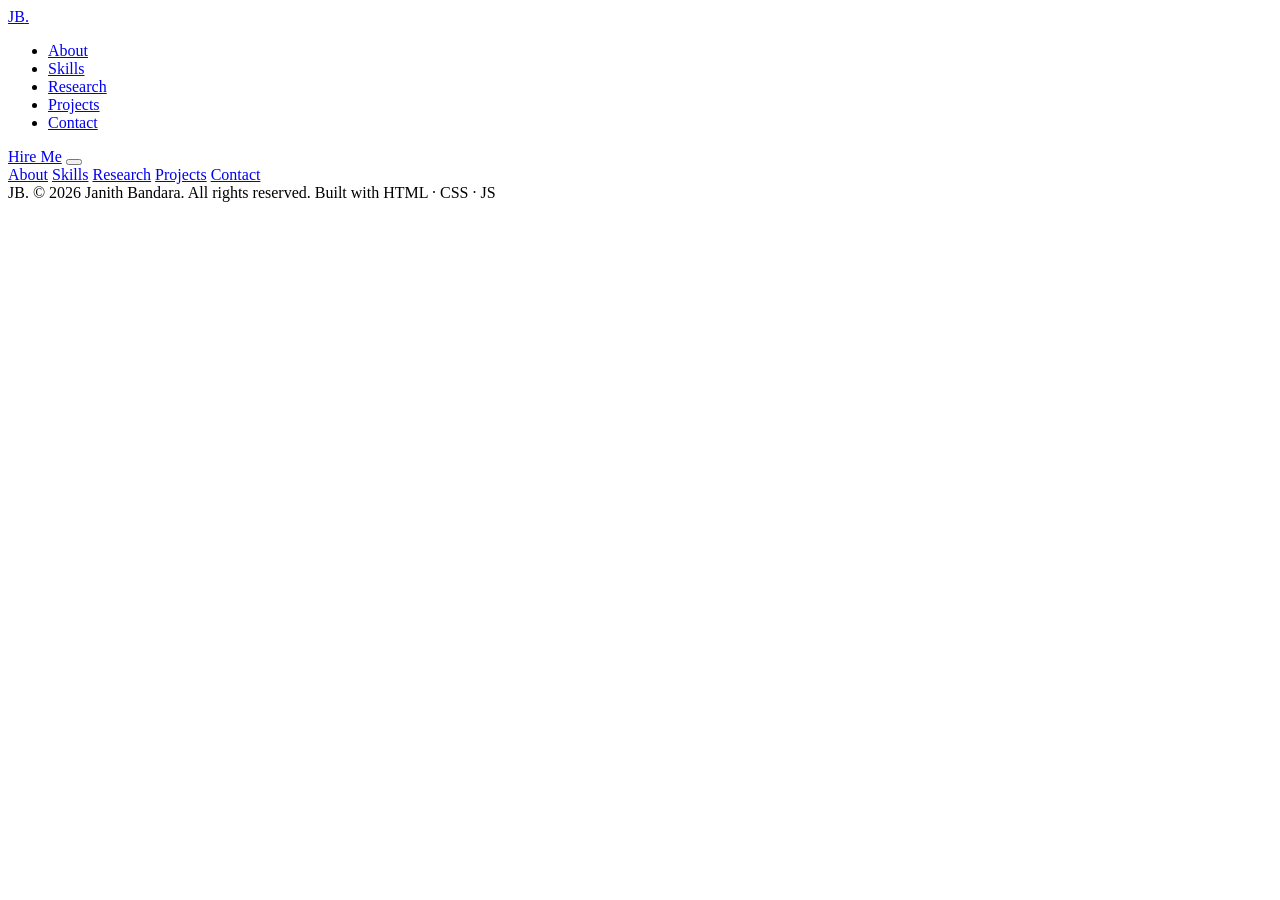
==== index.html @ f200821f "feat(index): Added index.html - create basic functions" ====
<!DOCTYPE html>
<html lang="en">
<head>
  <meta charset="UTF-8" />
  <meta name="viewport" content="width=device-width, initial-scale=1.0" />
  <title>Janith Bandara — Firmware & Embedded Systems Engineer</title>
  <meta name="description" content="Firmware & Embedded Systems Engineer specializing in AI, IoT, and full-stack development." />
  <meta name="author" content="Janith Bandara" />
  <link rel="preconnect" href="https://fonts.googleapis.com" />
  <link rel="preconnect" href="https://fonts.gstatic.com" crossorigin />
  <link href="https://fonts.googleapis.com/css2?family=Space+Mono:ital,wght@0,400;0,700;1,400&family=Syne:wght@400;600;700;800&display=swap" rel="stylesheet" />
  <link rel="stylesheet" href="style.css" />
</head>

<body>
    <!-- NAV -->
    <nav id="navbar">
        <div class="nav-inner">
            <a href="#home" class="nav-logo">JB<span class="dot">.</span></a>
            <ul class="nav-links">
                <li><a href="#about">About</a></li>
                <li><a href="#skills">Skills</a></li>
                <li><a href="#research">Research</a></li>
                <li><a href="#projects">Projects</a></li>
                <li><a href="#contact">Contact</a></li>
            </ul>
            <a href="#contact" class="nav-cta">Hire Me</a>
            <button class="hamburger" id="hamburger" aria-label="Toggle menu">
                <span></span>
                <span></span>
                <span></span>
            </button>
        </div>
        <div class="mobile-menu" id="mobileMenu">
            <a href="#about">About</a>
            <a href="#skills">Skills</a>
            <a href="#research">Research</a>
            <a href="#projects">Projects</a>
            <a href="#contact">Contact</a>
        </div>
    </nav>

    <!-- HERO -->
    <section id="home" class="hero">
        <div class="container">
        </div>
    </section>

    <!-- ABOUT -->
    <section id="about" class="about">
        <div class="container">
        </div>
    </section>

    <!-- SKILLS -->
    <section id="skills" class="skills">
        <div class="container">
        </div>
    </section>

    <!-- RESEARCH -->
    <section id="research" class="research">
        <div class="container">
        </div>
    </section>

    <!-- PROJECTS -->
    <section id="projects" class="projects">
        <div class="container">
        </div>
    </section>

    <!-- CONTACT -->
    <section id="contact" class="contact">
        <div class="container">
        </div>
    </section>

    <!-- FOOTER -->
    <footer class="footer">
        <div class="container">
        <div class="footer-inner">
            <span class="footer-logo">JB<span class="dot">.</span></span>
            <span class="footer-copy">© 2026 Janith Bandara. All rights reserved.</span>
            <span class="footer-built">Built with HTML · CSS · JS</span>
        </div>
        </div>
    </footer>

    <script src="main.js"></script>
</body>
</html>
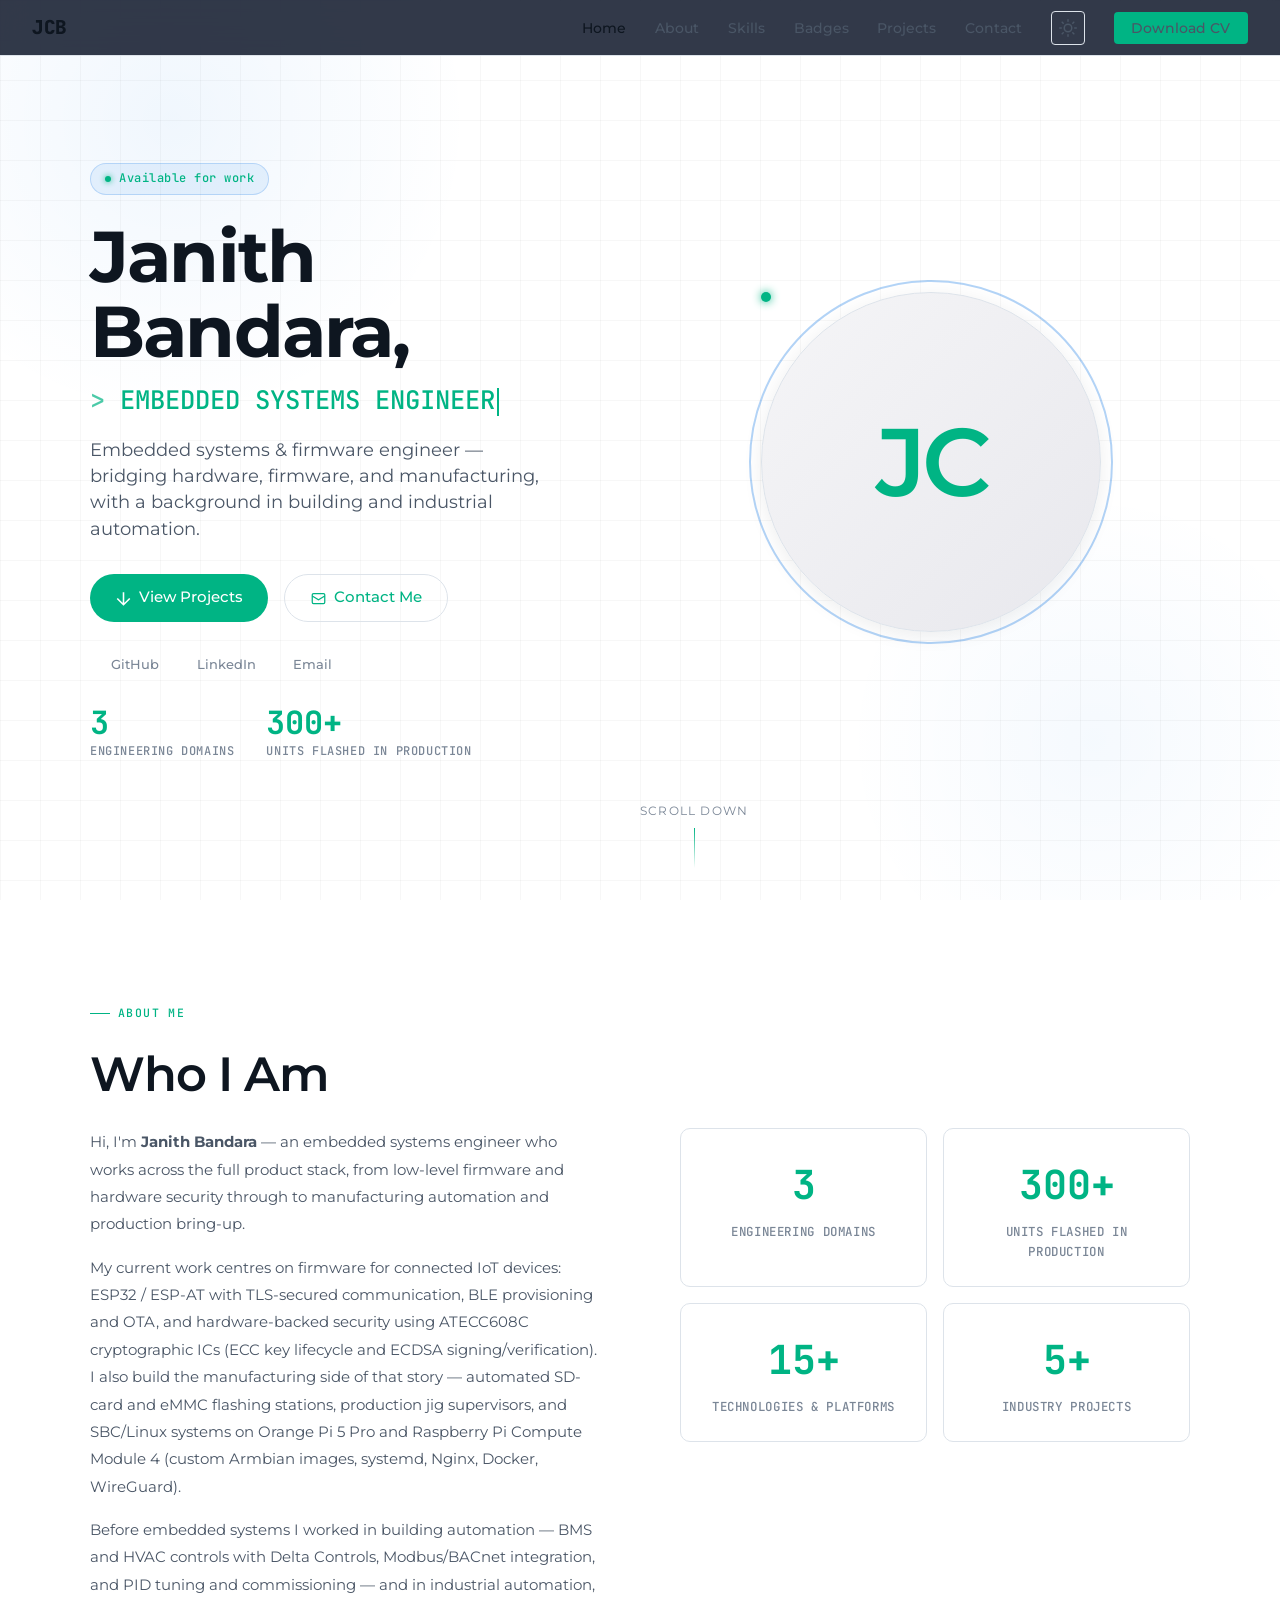
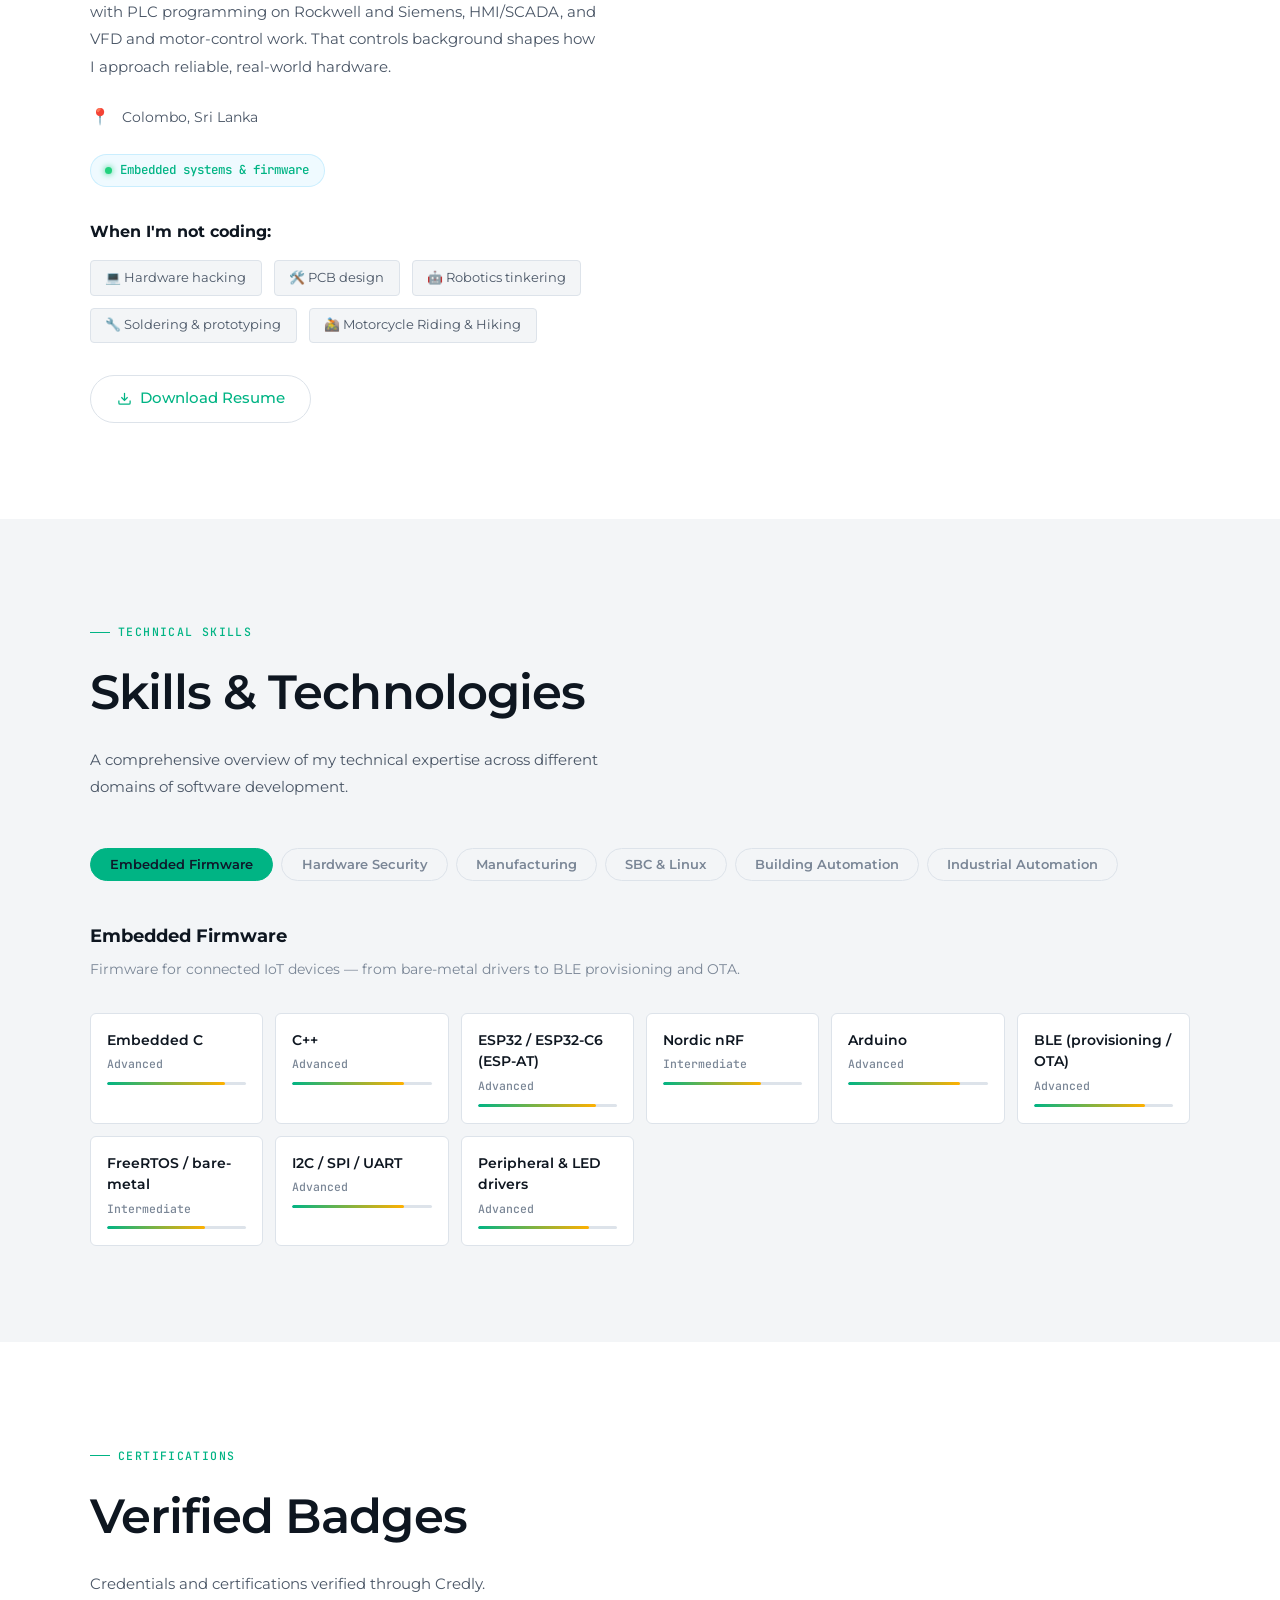
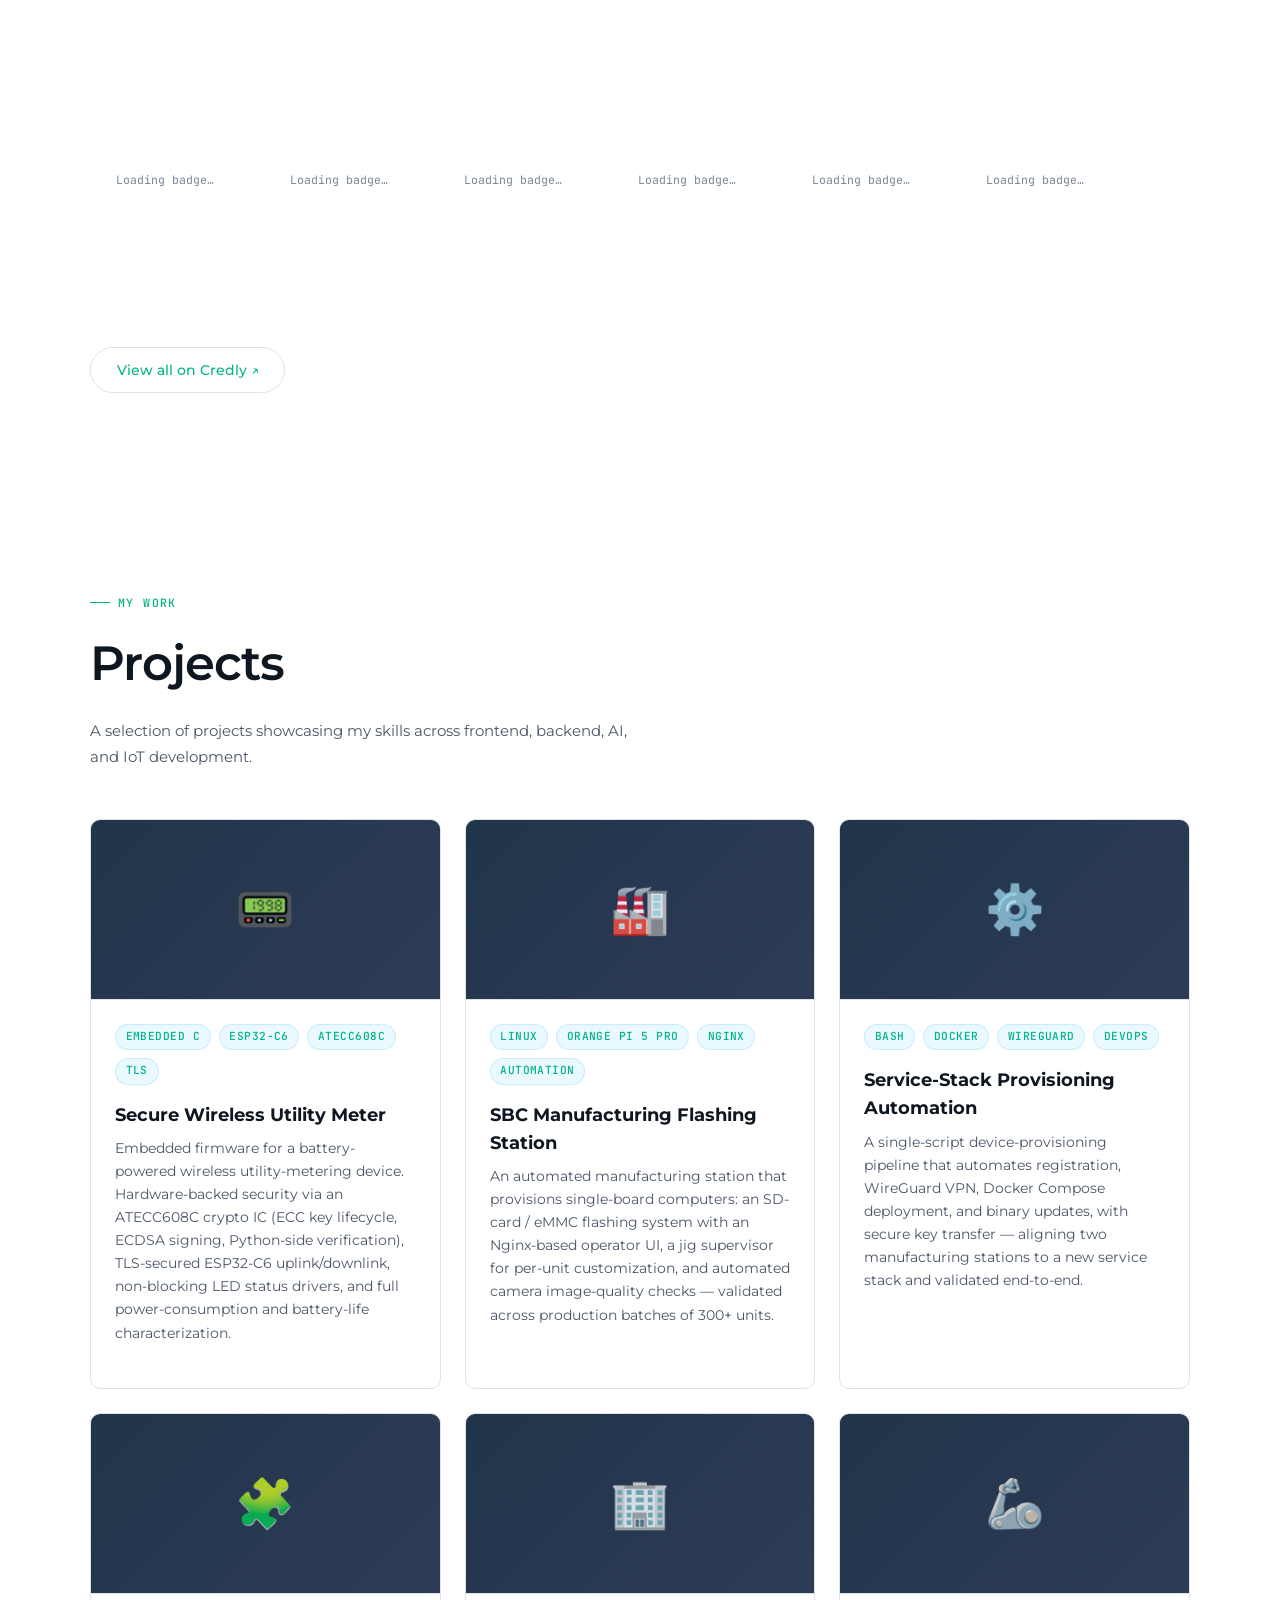
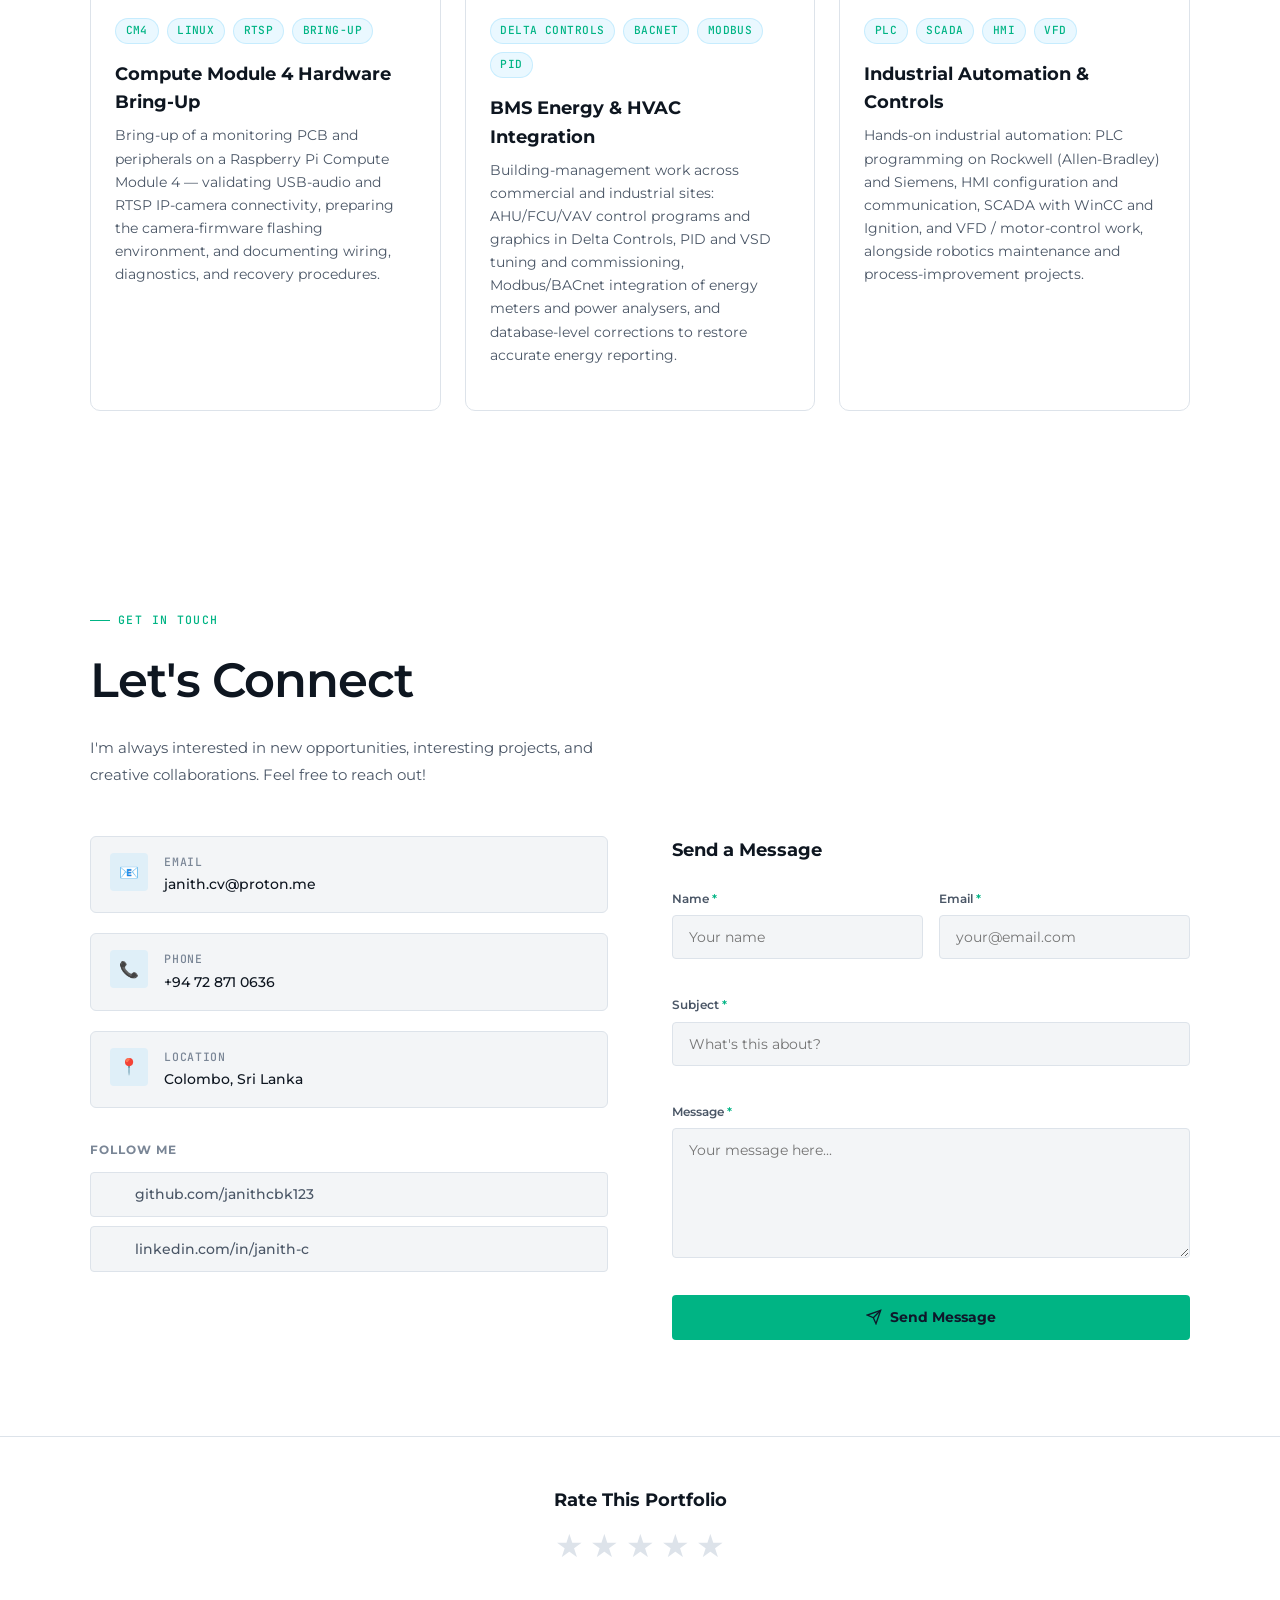
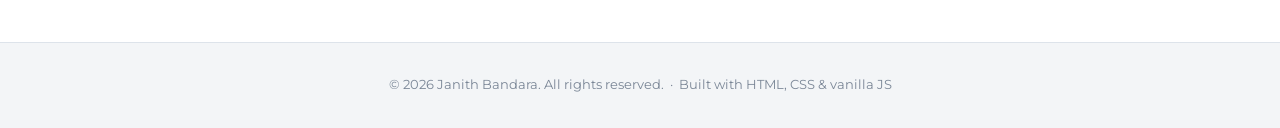
==== commit ab87fd9f: "feat(portfolio): replace template content with real profile and clean up - Rewrite data.js with real" ====
--- a/index.html
+++ b/index.html
@@ -1,92 +1,270 @@
 <!DOCTYPE html>
-<html lang="en">
+<html lang="en" data-theme="dark">
 <head>
   <meta charset="UTF-8" />
   <meta name="viewport" content="width=device-width, initial-scale=1.0" />
-  <title>Janith Bandara — Firmware & Embedded Systems Engineer</title>
-  <meta name="description" content="Firmware & Embedded Systems Engineer specializing in AI, IoT, and full-stack development." />
+
+  <!-- ── SEO / Meta ── -->
+  <title>Janith Bandara — Embedded Systems Engineer</title>
+  <meta name="description" content="Embedded systems & firmware engineer — firmware, hardware security, and manufacturing automation, with a background in building and industrial automation." />
+  <meta name="keywords" content="Embedded Systems, Firmware, ESP32, BLE, Hardware Security, Manufacturing Automation, PLC, SCADA, BMS, IoT" />
   <meta name="author" content="Janith Bandara" />
+  <meta name="theme-color" content="#ffffff" />
+
+  <!-- ── Open Graph ── -->
+  <meta property="og:type" content="website" />
+  <meta property="og:title" content="Janith Bandara — Embedded Systems Engineer" />
+  <meta property="og:description" content="Embedded systems & firmware engineer — firmware, hardware security, and manufacturing automation." />
+  <meta property="og:image" content="assets/og-image.png" />
+
+  <!-- ── Twitter Card ── -->
+  <meta name="twitter:card" content="summary_large_image" />
+  <meta name="twitter:title" content="Janith Bandara — Embedded Systems Engineer" />
+  <meta name="twitter:description" content="Embedded systems & firmware engineer — firmware, hardware security, and manufacturing automation." />
+
+  <!-- ── Favicon (inline SVG — accent dot) ── -->
+  <link rel="icon" href="data:image/svg+xml,<svg xmlns='http://www.w3.org/2000/svg' viewBox='0 0 100 100'><rect width='100' height='100' rx='22' fill='%23f5f5f7'/><text x='50' y='70' font-size='58' font-family='sans-serif' font-weight='bold' fill='%230071e3' text-anchor='middle'>J</text></svg>" />
+
+  <!-- ── Fonts ── -->
   <link rel="preconnect" href="https://fonts.googleapis.com" />
   <link rel="preconnect" href="https://fonts.gstatic.com" crossorigin />
-  <link href="https://fonts.googleapis.com/css2?family=Space+Mono:ital,wght@0,400;0,700;1,400&family=Syne:wght@400;600;700;800&display=swap" rel="stylesheet" />
-  <link rel="stylesheet" href="style.css" />
+  <link href="https://fonts.googleapis.com/css2?family=Montserrat:wght@300;400;500;600;700;800&family=JetBrains+Mono:wght@400;500;600;700&display=swap" rel="stylesheet" />
+
+  <!-- ── Styles (modular) ── -->
+  <link rel="stylesheet" href="css/variables.css" />
+  <link rel="stylesheet" href="css/base.css" />
+  <link rel="stylesheet" href="css/nav.css" />
+  <link rel="stylesheet" href="css/hero.css" />
+  <link rel="stylesheet" href="css/about.css" />
+  <link rel="stylesheet" href="css/skills.css" />
+  <link rel="stylesheet" href="css/badges.css" />
+  <link rel="stylesheet" href="css/projects.css" />
+  <link rel="stylesheet" href="css/contact.css" />
+  <link rel="stylesheet" href="css/footer.css" />
 </head>
-
 <body>
-    <!-- NAV -->
-    <nav id="navbar">
-        <div class="nav-inner">
-            <a href="#home" class="nav-logo">JB<span class="dot">.</span></a>
-            <ul class="nav-links">
-                <li><a href="#about">About</a></li>
-                <li><a href="#skills">Skills</a></li>
-                <li><a href="#research">Research</a></li>
-                <li><a href="#projects">Projects</a></li>
-                <li><a href="#contact">Contact</a></li>
-            </ul>
-            <a href="#contact" class="nav-cta">Hire Me</a>
-            <button class="hamburger" id="hamburger" aria-label="Toggle menu">
-                <span></span>
-                <span></span>
-                <span></span>
+
+  <!-- ══════════ BOOT SEQUENCE ══════════ -->
+  <div class="boot-screen" id="boot-screen">
+    <div class="boot-terminal" id="boot-terminal"></div>
+  </div>
+
+  <!-- Scroll progress bar -->
+  <div class="scroll-progress" id="scroll-progress"></div>
+
+  <!-- ══════════ NAV ══════════ -->
+  <nav id="nav">
+    <a href="#home" class="nav-logo">JCB</a>
+    <ul class="nav-links" id="navLinks">
+      <li></li>
+      <li><a href="#home">Home</a></li>
+      <li><a href="#about">About</a></li>
+      <li><a href="#skills">Skills</a></li>
+      <li><a href="#badges">Badges</a></li>
+      <li><a href="#projects">Projects</a></li>
+      <li><a href="#contact">Contact</a></li>
+      <li>
+        <button class="theme-toggle" id="theme-toggle" aria-label="Toggle dark/light theme" title="Toggle theme">
+          <svg class="theme-icon-sun" width="18" height="18" viewBox="0 0 24 24" fill="none" stroke="currentColor" stroke-width="2" stroke-linecap="round" stroke-linejoin="round"><circle cx="12" cy="12" r="5"/><line x1="12" y1="1" x2="12" y2="3"/><line x1="12" y1="21" x2="12" y2="23"/><line x1="4.22" y1="4.22" x2="5.64" y2="5.64"/><line x1="18.36" y1="18.36" x2="19.78" y2="19.78"/><line x1="1" y1="12" x2="3" y2="12"/><line x1="21" y1="12" x2="23" y2="12"/><line x1="4.22" y1="19.78" x2="5.64" y2="18.36"/><line x1="18.36" y1="5.64" x2="19.78" y2="4.22"/></svg>
+          <svg class="theme-icon-moon" width="18" height="18" viewBox="0 0 24 24" fill="none" stroke="currentColor" stroke-width="2" stroke-linecap="round" stroke-linejoin="round"><path d="M21 12.79A9 9 0 1 1 11.21 3 7 7 0 0 0 21 12.79z"/></svg>
+        </button>
+      </li>
+      <li><a href="cv.html" class="btn-cv" id="cv-btn" target="_blank" rel="noopener">Download CV</a></li>
+    </ul>
+    <button class="hamburger" id="hamburger" aria-label="Toggle menu">
+      <span></span><span></span><span></span>
+    </button>
+  </nav>
+
+  <!-- ══════════ HERO ══════════ -->
+  <section id="home">
+    <div class="hero-bg"></div>
+    <div class="hero-content">
+      <div class="hero-left">
+        <div class="hero-label" id="hero-availability">Available for work</div>
+        <h1 class="hero-name" id="hero-name">Janith Bandara,</h1>
+        <div class="hero-role">
+          <span id="typed-text">EMBEDDED SYSTEMS ENGINEER</span><span class="cursor"></span>
+        </div>
+        <p class="hero-desc" id="hero-tagline">Specializing in integrating AI and IoT systems with expertise in database management.</p>
+        <div class="hero-btns">
+          <a href="#projects" class="btn-primary">
+            <svg width="15" height="15" viewBox="0 0 24 24" fill="none" stroke="currentColor" stroke-width="2.5"><path d="M2 12l10 10 10-10M12 2v20"/></svg>
+            View Projects
+          </a>
+          <a href="#contact" class="btn-outline">
+            <svg width="15" height="15" viewBox="0 0 24 24" fill="none" stroke="currentColor" stroke-width="2"><rect x="2" y="4" width="20" height="16" rx="2"/><path d="M2 8l10 6 10-6"/></svg>
+            Contact Me
+          </a>
+        </div>
+        <div class="hero-socials" id="hero-socials"></div>
+        <div class="hero-stats" id="hero-stats"></div>
+      </div>
+
+      <div class="hero-right">
+        <div class="hero-avatar-wrap">
+          <div class="hero-avatar-ring"></div>
+          <div class="avatar-placeholder" id="hero-avatar">JC</div>
+        </div>
+      </div>
+    </div>
+
+    <div class="scroll-hint">
+      <span>Scroll down</span>
+      <div class="scroll-line"></div>
+    </div>
+  </section>
+
+  <!-- ══════════ ABOUT ══════════ -->
+  <section id="about">
+    <div class="section-inner">
+      <div class="section-tag reveal">About Me</div>
+      <h2 class="section-title reveal">Who I Am</h2>
+      <div class="about-grid">
+        <div class="about-text reveal">
+          <div id="about-paragraphs"></div>
+          <div class="about-meta">
+            <div class="about-meta-item"><span>📍</span><span id="about-location">Colombo, Sri Lanka</span></div>
+          </div>
+          <div class="status-badge">
+            <span class="status-dot"></span>
+            Embedded systems &amp; firmware
+          </div>
+          <div class="hobbies-title">When I'm not coding:</div>
+          <div class="hobbies" id="about-hobbies"></div>
+          <div style="margin-top:2rem;">
+            <a href="cv.html" class="btn-outline" style="width:fit-content;display:inline-flex;" target="_blank" rel="noopener">
+              <svg width="15" height="15" viewBox="0 0 24 24" fill="none" stroke="currentColor" stroke-width="2"><path d="M21 15v4a2 2 0 0 1-2 2H5a2 2 0 0 1-2-2v-4"/><polyline points="7 10 12 15 17 10"/><line x1="12" y1="15" x2="12" y2="3"/></svg>
+              Download Resume
+            </a>
+          </div>
+        </div>
+        <div class="reveal" style="--reveal-delay:.15s">
+          <div class="about-stats" id="about-stats"></div>
+        </div>
+      </div>
+    </div>
+  </section>
+
+  <!-- ══════════ SKILLS ══════════ -->
+  <section id="skills">
+    <div class="section-inner">
+      <div class="section-tag reveal">Technical Skills</div>
+      <h2 class="section-title reveal">Skills &amp; Technologies</h2>
+      <p class="section-desc reveal">A comprehensive overview of my technical expertise across different domains of software development.</p>
+      <div class="skills-tabs reveal" id="skills-tabs"></div>
+      <div class="reveal" id="skills-panels"></div>
+    </div>
+  </section>
+
+  <!-- ══════════ BADGES ══════════ -->
+  <section id="badges">
+    <div class="section-inner">
+      <div class="section-tag reveal">Certifications</div>
+      <h2 class="section-title reveal">Verified Badges</h2>
+      <p class="section-desc reveal">Credentials and certifications verified through Credly.</p>
+      <div class="badges-grid reveal" id="badges-grid"></div>
+      <div class="reveal" id="badges-cta" style="margin-top:2rem;"></div>
+    </div>
+  </section>
+
+  <!-- ══════════ PROJECTS ══════════ -->
+  <section id="projects">
+    <div class="section-inner">
+      <div class="section-tag reveal">My Work</div>
+      <h2 class="section-title reveal">Projects</h2>
+      <p class="section-desc reveal">A selection of projects showcasing my skills across frontend, backend, AI, and IoT development.</p>
+      <div class="projects-grid" id="projects-grid"></div>
+    </div>
+  </section>
+
+  <!-- ══════════ CONTACT ══════════ -->
+  <section id="contact">
+    <div class="section-inner">
+      <div class="section-tag reveal">Get in Touch</div>
+      <h2 class="section-title reveal">Let's Connect</h2>
+      <p class="section-desc reveal">I'm always interested in new opportunities, interesting projects, and creative collaborations. Feel free to reach out!</p>
+
+      <div class="contact-grid">
+        <div class="reveal">
+          <div class="contact-info-items" id="contact-info"></div>
+          <div class="social-links-title">Follow Me</div>
+          <div class="social-links" id="contact-socials"></div>
+        </div>
+
+        <div class="reveal" style="--reveal-delay:.15s">
+          <div class="form-heading">Send a Message</div>
+          <div class="contact-form" id="contact-form">
+            <div class="form-row">
+              <div class="form-group">
+                <label class="form-label" for="cf-name">Name <span>*</span></label>
+                <input type="text" class="form-input" id="cf-name" placeholder="Your name" />
+                <div class="form-error"></div>
+              </div>
+              <div class="form-group">
+                <label class="form-label" for="cf-email">Email <span>*</span></label>
+                <input type="email" class="form-input" id="cf-email" placeholder="your@email.com" />
+                <div class="form-error"></div>
+              </div>
+            </div>
+            <div class="form-group">
+              <label class="form-label" for="cf-subject">Subject <span>*</span></label>
+              <input type="text" class="form-input" id="cf-subject" placeholder="What's this about?" />
+              <div class="form-error"></div>
+            </div>
+            <div class="form-group">
+              <label class="form-label" for="cf-message">Message <span>*</span></label>
+              <textarea class="form-textarea" id="cf-message" placeholder="Your message here..."></textarea>
+              <div class="form-error"></div>
+            </div>
+            <button class="btn-send" id="cf-submit" type="button">
+              <svg width="16" height="16" viewBox="0 0 24 24" fill="none" stroke="currentColor" stroke-width="2"><line x1="22" y1="2" x2="11" y2="13"/><polygon points="22 2 15 22 11 13 2 9 22 2"/></svg>
+              Send Message
             </button>
-        </div>
-        <div class="mobile-menu" id="mobileMenu">
-            <a href="#about">About</a>
-            <a href="#skills">Skills</a>
-            <a href="#research">Research</a>
-            <a href="#projects">Projects</a>
-            <a href="#contact">Contact</a>
-        </div>
-    </nav>
-
-    <!-- HERO -->
-    <section id="home" class="hero">
-        <div class="container">
-        </div>
-    </section>
-
-    <!-- ABOUT -->
-    <section id="about" class="about">
-        <div class="container">
-        </div>
-    </section>
-
-    <!-- SKILLS -->
-    <section id="skills" class="skills">
-        <div class="container">
-        </div>
-    </section>
-
-    <!-- RESEARCH -->
-    <section id="research" class="research">
-        <div class="container">
-        </div>
-    </section>
-
-    <!-- PROJECTS -->
-    <section id="projects" class="projects">
-        <div class="container">
-        </div>
-    </section>
-
-    <!-- CONTACT -->
-    <section id="contact" class="contact">
-        <div class="container">
-        </div>
-    </section>
-
-    <!-- FOOTER -->
-    <footer class="footer">
-        <div class="container">
-        <div class="footer-inner">
-            <span class="footer-logo">JB<span class="dot">.</span></span>
-            <span class="footer-copy">© 2026 Janith Bandara. All rights reserved.</span>
-            <span class="footer-built">Built with HTML · CSS · JS</span>
-        </div>
-        </div>
-    </footer>
-
-    <script src="main.js"></script>
+          </div>
+        </div>
+      </div>
+    </div>
+  </section>
+
+  <!-- ══════════ RATE PORTFOLIO ══════════ -->
+  <div class="rate-portfolio" id="rate-portfolio">
+    <div class="rate-inner">
+      <div class="rate-title">Rate This Portfolio</div>
+      <div class="rate-stars" id="rate-stars" role="radiogroup" aria-label="Rate this portfolio from 1 to 5 stars">
+        <button class="rate-star" data-value="1" aria-label="1 star" type="button">★</button>
+        <button class="rate-star" data-value="2" aria-label="2 stars" type="button">★</button>
+        <button class="rate-star" data-value="3" aria-label="3 stars" type="button">★</button>
+        <button class="rate-star" data-value="4" aria-label="4 stars" type="button">★</button>
+        <button class="rate-star" data-value="5" aria-label="5 stars" type="button">★</button>
+      </div>
+      <div class="rate-feedback" id="rate-feedback"></div>
+    </div>
+  </div>
+
+  <!-- ══════════ FOOTER ══════════ -->
+  <footer>
+    <p>© <span id="year">2025</span> Janith Bandara. All rights reserved. &nbsp;·&nbsp; Built with HTML, CSS &amp; vanilla JS</p>
+  </footer>
+
+  <!-- Back-to-top -->
+  <button class="back-to-top" id="back-to-top" aria-label="Back to top">
+    <svg width="18" height="18" viewBox="0 0 24 24" fill="none" stroke="currentColor" stroke-width="2.5"><path d="M18 15l-6-6-6 6"/></svg>
+  </button>
+
+  <!-- Toast container -->
+  <div class="toast-container" id="toast-container"></div>
+
+  <!-- ── Scripts (order matters: data first) ── -->
+  <script src="js/data.js"></script>
+  <script src="js/theme.js"></script>
+  <script src="js/boot.js"></script>
+  <script src="js/render.js"></script>
+  <script src="js/typing.js"></script>
+  <script src="js/skills.js"></script>
+  <script src="js/nav.js"></script>
+  <script src="js/contact.js"></script>
+  <script src="js/rating.js"></script>
+  <script src="js/animations.js"></script>
 </body>
 </html>
--- a/css/variables.css
+++ b/css/variables.css
@@ -0,0 +1,110 @@
+/* ============================================================
+   variables.css — Design Tokens (Dual Theme, Embedded-Eng)
+   ------------------------------------------------------------
+   Two themes switchable via [data-theme] on <html>:
+     - dark  (default) : terminal / oscilloscope aesthetic
+     - light           : clean technical datasheet aesthetic
+   Toggle handled by js/theme.js.
+   ============================================================ */
+
+:root {
+  /* ── Shared / theme-independent ── */
+  --accent:          #00e0a4;   /* circuit teal-green (signal trace) */
+  --accent2:         #ffb000;   /* amber (LED / warning) */
+  --accent-glow:     rgba(0, 224, 164, 0.18);
+  --accent2-glow:    rgba(255, 176, 0, 0.15);
+
+  --success:         #22d27e;
+  --success-glow:    rgba(34, 210, 126, 0.18);
+  --danger:          #ff5c57;
+
+  /* Layout */
+  --nav-height:      56px;
+  --max-width:       1100px;
+  --section-pad:     6rem 2rem;
+  --radius-sm:       4px;        /* tighter, more technical corners */
+  --radius-md:       6px;
+  --radius-lg:       10px;
+  --radius-xl:       14px;
+  --radius-full:     9999px;
+
+  /* Typography */
+  --font-sans:       'Montserrat', -apple-system, BlinkMacSystemFont, sans-serif;
+  --font-display:    'Montserrat', -apple-system, BlinkMacSystemFont, sans-serif;
+  --font-mono:       'JetBrains Mono', 'SF Mono', 'Consolas', monospace;
+
+  /* Transitions */
+  --transition-fast: 0.18s ease;
+  --transition-base: 0.28s ease;
+  --transition-slow: 0.45s ease;
+}
+
+/* ════════════════════════════════════════
+   DARK THEME (default) — terminal / scope
+   ════════════════════════════════════════ */
+[data-theme="dark"] {
+  --bg-primary:      #0a0e14;   /* deep PCB black-blue */
+  --bg-secondary:    #11161f;   /* panel */
+  --bg-card:         #141b26;
+  --bg-card-hover:   #1a2230;
+
+  --text-primary:    #e6edf3;
+  --text-secondary:  #8b9bb0;
+  --text-muted:      #5c6b80;
+
+  --border:          #232c3b;
+  --border-hover:    rgba(0, 224, 164, 0.45);
+
+  --grid-line:       rgba(255, 255, 255, 0.025);
+
+  --shadow-card:     0 8px 30px rgba(0, 0, 0, 0.5);
+  --shadow-accent:   0 0 20px rgba(0, 224, 164, 0.12);
+
+  --nav-bg:          rgba(10, 14, 20, 0.78);
+  --btn-text:        #06120e;     /* dark text on bright accent */
+}
+
+/* ════════════════════════════════════════
+   LIGHT THEME — clean datasheet
+   ════════════════════════════════════════ */
+[data-theme="light"] {
+  --bg-primary:      #ffffff;
+  --bg-secondary:    #f3f5f7;
+  --bg-card:         #ffffff;
+  --bg-card-hover:   #f8fafb;
+
+  --text-primary:    #0e1620;
+  --text-secondary:  #4a5666;
+  --text-muted:      #7a8696;
+
+  --border:          #dde3ea;
+  --border-hover:    rgba(0, 180, 132, 0.5);
+
+  --grid-line:       rgba(0, 0, 0, 0.03);
+
+  --accent:          #00b484;   /* slightly darker green for contrast on white */
+  --accent-glow:     rgba(0, 180, 132, 0.14);
+
+  --shadow-card:     0 4px 20px rgba(0, 0, 0, 0.07);
+  --shadow-accent:   0 4px 18px rgba(0, 180, 132, 0.16);
+
+  --nav-bg:          rgba(255, 255, 255, 0.78);
+  --btn-text:        #ffffff;     /* white text on accent */
+}
+
+/* Smooth theme transition on color-bearing properties */
+body,
+nav,
+section,
+.project-card,
+.skill-badge,
+.about-stat-card,
+.contact-info-item,
+.social-link,
+.skill-tab,
+.form-input,
+.form-textarea {
+  transition: background-color var(--transition-base),
+              border-color var(--transition-base),
+              color var(--transition-base);
+}
--- a/css/base.css
+++ b/css/base.css
@@ -0,0 +1,140 @@
+/* ============================================================
+   base.css — Reset, Body, Typography, Utilities, Scrollbar
+   ============================================================ */
+
+*, *::before, *::after {
+  box-sizing: border-box;
+  margin: 0;
+  padding: 0;
+}
+
+html {
+  scroll-behavior: smooth;
+}
+
+body {
+  font-family: var(--font-sans);
+  background: var(--bg-primary);
+  color: var(--text-primary);
+  overflow-x: hidden;
+  line-height: 1.6;
+}
+
+/* ── Scrollbar ── */
+::-webkit-scrollbar { width: 6px; }
+::-webkit-scrollbar-track { background: var(--bg-primary); }
+::-webkit-scrollbar-thumb { background: var(--accent); border-radius: 3px; }
+
+/* ── Sections ── */
+section { padding: var(--section-pad); }
+
+.section-inner {
+  max-width: var(--max-width);
+  margin: 0 auto;
+}
+
+/* ── Section Labels ── */
+.section-tag {
+  display: inline-flex;
+  align-items: center;
+  gap: .5rem;
+  font-size: .72rem;
+  font-weight: 700;
+  letter-spacing: .12em;
+  text-transform: uppercase;
+  color: var(--accent);
+  margin-bottom: .8rem;
+}
+.section-tag::before {
+  content: '';
+  width: 20px;
+  height: 1px;
+  background: var(--accent);
+}
+
+.section-title {
+  font-family: var(--font-display);
+  font-size: clamp(2rem, 4vw, 3rem);
+  font-weight: 600;
+  letter-spacing: -0.02em;
+  color: var(--text-primary);
+  margin-bottom: 1rem;
+}
+
+.section-desc {
+  color: var(--text-secondary);
+  font-size: .95rem;
+  max-width: 560px;
+  line-height: 1.75;
+  margin-bottom: 3rem;
+}
+
+/* ── Shared Buttons ── */
+.btn-primary {
+  background: var(--accent);
+  color: #fff;
+  padding: .7rem 1.6rem;
+  border-radius: var(--radius-full);
+  font-weight: 500;
+  font-size: .92rem;
+  text-decoration: none;
+  transition: all var(--transition-base);
+  display: inline-flex;
+  align-items: center;
+  gap: .5rem;
+}
+.btn-primary:hover {
+  background: #0077ed;
+  transform: scale(1.02);
+}
+
+.btn-outline {
+  background: transparent;
+  color: var(--accent);
+  border: 1px solid var(--border);
+  padding: .7rem 1.6rem;
+  border-radius: var(--radius-full);
+  font-weight: 500;
+  font-size: .92rem;
+  text-decoration: none;
+  transition: all var(--transition-base);
+  display: inline-flex;
+  align-items: center;
+  gap: .5rem;
+}
+.btn-outline:hover {
+  background: var(--accent);
+  border-color: var(--accent);
+  color: #fff;
+  transform: scale(1.02);
+}
+
+/* ── Animations ── */
+@keyframes fadeInUp {
+  from { opacity: 0; transform: translateY(20px); }
+  to   { opacity: 1; transform: translateY(0); }
+}
+
+@keyframes float {
+  0%, 100% { transform: translateY(0); }
+  50%       { transform: translateY(-30px); }
+}
+
+@keyframes spin {
+  from { transform: rotate(0deg); }
+  to   { transform: rotate(360deg); }
+}
+
+@keyframes blink {
+  50% { opacity: 0; }
+}
+
+@keyframes pulse-dot {
+  0%, 100% { opacity: 1; transform: scale(1); }
+  50%       { opacity: .5; transform: scale(.8); }
+}
+
+@keyframes scroll-line {
+  0%, 100% { opacity: 1; transform: scaleY(1) translateY(0); }
+  50%       { opacity: .4; transform: scaleY(.6) translateY(5px); }
+}
--- a/css/nav.css
+++ b/css/nav.css
@@ -0,0 +1,97 @@
+/* ============================================================
+   nav.css — Top Navigation Bar
+   ============================================================ */
+
+nav {
+  position: fixed;
+  top: 0; left: 0; right: 0;
+  z-index: 100;
+  height: var(--nav-height);
+  background: rgba(15, 23, 42, 0.85);
+  backdrop-filter: blur(12px);
+  border-bottom: 1px solid var(--border);
+  display: flex;
+  align-items: center;
+  justify-content: space-between;
+  padding: 0 2rem;
+  transition: background var(--transition-slow);
+}
+
+/* ── Logo ── */
+.nav-logo {
+  font-family: var(--font-display);
+  font-weight: 800;
+  font-size: 1.2rem;
+  color: var(--text-primary);
+  text-decoration: none;
+  letter-spacing: -0.02em;
+}
+.nav-logo span { color: var(--accent); }
+
+/* ── Links ── */
+.nav-links {
+  display: flex;
+  gap: 1.8rem;
+  list-style: none;
+  align-items: center;
+}
+.nav-links a {
+  color: var(--text-secondary);
+  text-decoration: none;
+  font-size: .875rem;
+  font-weight: 500;
+  transition: color var(--transition-fast);
+}
+.nav-links a:hover,
+.nav-links a.active { color: var(--text-primary); }
+
+/* ── CV Button ── */
+.btn-cv {
+  background: var(--accent);
+  color: #0f172a;
+  padding: .45rem 1.1rem;
+  border-radius: var(--radius-sm);
+  font-weight: 600;
+  font-size: .8rem;
+  text-decoration: none;
+  transition: opacity var(--transition-fast);
+  white-space: nowrap;
+}
+.btn-cv:hover { opacity: .85; color: #0f172a; }
+
+/* ── Hamburger ── */
+.hamburger {
+  display: none;
+  flex-direction: column;
+  gap: 5px;
+  cursor: pointer;
+  background: none;
+  border: none;
+  padding: 4px;
+}
+.hamburger span {
+  display: block;
+  width: 24px; height: 2px;
+  background: var(--text-primary);
+  border-radius: 2px;
+  transition: all var(--transition-base);
+}
+
+/* ── Responsive ── */
+@media (max-width: 700px) {
+  nav { padding: 0 1.25rem; }
+
+  .nav-links {
+    display: none;
+    flex-direction: column;
+    position: absolute;
+    top: var(--nav-height);
+    left: 0; right: 0;
+    background: var(--bg-secondary);
+    border-bottom: 1px solid var(--border);
+    padding: 1.5rem;
+    gap: 1rem;
+  }
+  .nav-links.open { display: flex; }
+  .hamburger { display: flex; }
+}
--- a/css/hero.css
+++ b/css/hero.css
@@ -0,0 +1,251 @@
+/* ============================================================
+   hero.css — Hero / Landing Section
+   ============================================================ */
+
+#home {
+  min-height: 100vh;
+  display: flex;
+  align-items: center;
+  padding: calc(var(--nav-height) + 2rem) 2rem 4rem;
+  position: relative;
+  overflow: hidden;
+}
+
+/* ── Animated Background Blobs ── */
+.hero-bg {
+  position: absolute;
+  inset: 0;
+  pointer-events: none;
+  z-index: 0;
+}
+.hero-bg::before {
+  content: '';
+  position: absolute;
+  top: -20%; left: -10%;
+  width: 600px; height: 600px;
+  background: radial-gradient(circle, rgba(0,113,227,.06) 0%, transparent 70%);
+  border-radius: 50%;
+  animation: float 8s ease-in-out infinite;
+}
+.hero-bg::after {
+  content: '';
+  position: absolute;
+  bottom: -10%; right: -5%;
+  width: 500px; height: 500px;
+  background: radial-gradient(circle, rgba(0,113,227,.04) 0%, transparent 70%);
+  border-radius: 50%;
+  animation: float 10s ease-in-out infinite reverse;
+}
+
+/* ── Grid Layout ── */
+.hero-content {
+  position: relative;
+  z-index: 1;
+  max-width: var(--max-width);
+  margin: 0 auto;
+  display: grid;
+  grid-template-columns: 1fr 1fr;
+  gap: 4rem;
+  align-items: center;
+  width: 100%;
+}
+
+/* ── Availability Label ── */
+.hero-label {
+  display: inline-flex;
+  align-items: center;
+  gap: .5rem;
+  background: rgba(0,113,227,.08);
+  border: 1px solid rgba(0,113,227,.2);
+  color: var(--accent);
+  font-size: .75rem;
+  font-weight: 600;
+  letter-spacing: .04em;
+  padding: .35rem .9rem;
+  border-radius: var(--radius-full);
+  margin-bottom: 1.5rem;
+  animation: fadeInUp .6s ease both;
+}
+.hero-label::before {
+  content: '';
+  width: 6px; height: 6px;
+  background: var(--accent);
+  border-radius: 50%;
+  box-shadow: 0 0 6px var(--accent);
+  animation: pulse-dot 1.5s ease infinite;
+}
+
+/* ── Name & Role ── */
+.hero-name {
+  font-family: var(--font-display);
+  font-size: clamp(2.8rem, 6vw, 4.5rem);
+  font-weight: 700;
+  line-height: 1.05;
+  letter-spacing: -0.025em;
+  color: var(--text-primary);
+  animation: fadeInUp .6s .1s ease both;
+}
+
+.hero-role {
+  font-family: var(--font-display);
+  font-size: clamp(1.1rem, 2.5vw, 1.6rem);
+  font-weight: 600;
+  color: var(--accent);
+  margin: .6rem 0 1rem;
+  animation: fadeInUp .6s .2s ease both;
+}
+.hero-role .cursor {
+  display: inline-block;
+  width: 2px; height: 1.1em;
+  background: var(--accent);
+  margin-left: 2px;
+  vertical-align: middle;
+  animation: blink .8s step-end infinite;
+}
+
+.hero-desc {
+  font-size: 1.1rem;
+  font-weight: 400;
+  letter-spacing: 0;
+  text-transform: none;
+  color: var(--text-secondary);
+  max-width: 460px;
+  line-height: 1.5;
+  margin-bottom: 2rem;
+  animation: fadeInUp .6s .3s ease both;
+}
+
+/* ── CTA Buttons ── */
+.hero-btns {
+  display: flex;
+  gap: 1rem;
+  flex-wrap: wrap;
+  animation: fadeInUp .6s .4s ease both;
+  margin-bottom: 2rem;
+}
+
+/* ── Social Links ── */
+.hero-socials {
+  display: flex;
+  gap: 1rem;
+  flex-wrap: wrap;
+  animation: fadeInUp .6s .5s ease both;
+}
+.hero-socials a {
+  color: var(--text-muted);
+  text-decoration: none;
+  font-size: .82rem;
+  font-weight: 500;
+  display: flex;
+  align-items: center;
+  gap: .4rem;
+  transition: color var(--transition-fast);
+}
+.hero-socials a:hover { color: var(--accent); }
+
+/* ── Stats Row ── */
+.hero-stats {
+  display: flex;
+  gap: 2rem;
+  margin-top: 2rem;
+  animation: fadeInUp .6s .6s ease both;
+}
+.stat { text-align: left; }
+.stat-number {
+  font-family: var(--font-display);
+  font-size: 2rem;
+  font-weight: 600;
+  color: var(--accent);
+  line-height: 1;
+}
+.stat-label {
+  font-size: .75rem;
+  color: var(--text-muted);
+  text-transform: uppercase;
+  letter-spacing: .05em;
+  margin-top: .2rem;
+}
+
+/* ── Avatar ── */
+.hero-right {
+  display: flex;
+  justify-content: center;
+  align-items: center;
+  animation: fadeInUp .8s .3s ease both;
+}
+.hero-avatar-wrap {
+  position: relative;
+  width: 340px; height: 340px;
+}
+.hero-avatar-ring {
+  position: absolute;
+  inset: -12px;
+  border-radius: 50%;
+  border: 2px solid rgba(0,113,227,.3);
+  animation: spin 20s linear infinite;
+}
+.hero-avatar-ring::before {
+  content: '';
+  position: absolute;
+  top: 10px; left: 10px;
+  width: 10px; height: 10px;
+  background: var(--accent);
+  border-radius: 50%;
+  box-shadow: 0 0 10px var(--accent);
+}
+.avatar-placeholder {
+  width: 340px; height: 340px;
+  border-radius: 50%;
+  background: linear-gradient(135deg, #f5f5f7, #e8e8ed);
+  border: 1px solid var(--border);
+  display: flex;
+  align-items: center;
+  justify-content: center;
+  font-family: var(--font-display);
+  font-size: 6rem;
+  font-weight: 600;
+  color: var(--accent);
+  position: relative;
+  z-index: 1;
+  letter-spacing: -0.05em;
+  user-select: none;
+  box-shadow: var(--shadow-card);
+}
+
+/* ── Scroll Hint ── */
+.scroll-hint {
+  position: absolute;
+  bottom: 2rem;
+  left: 50%;
+  transform: translateX(-50%);
+  display: flex;
+  flex-direction: column;
+  align-items: center;
+  gap: .5rem;
+  color: var(--text-muted);
+  font-size: .75rem;
+  text-transform: uppercase;
+  letter-spacing: .1em;
+  z-index: 1;
+  animation: fadeInUp 1s .8s ease both;
+}
+.scroll-line {
+  width: 1px; height: 40px;
+  background: linear-gradient(to bottom, var(--accent), transparent);
+  animation: scroll-line 1.5s ease-in-out infinite;
+}
+
+/* ── Responsive ── */
+@media (max-width: 900px) {
+  .hero-content { grid-template-columns: 1fr; text-align: center; gap: 3rem; }
+  .hero-btns    { justify-content: center; }
+  .hero-socials { justify-content: center; }
+  .hero-stats   { justify-content: center; }
+  .hero-right   { order: -1; }
+}
+@media (max-width: 700px) {
+  section { padding: 4rem 1.25rem; }
+  .hero-avatar-wrap,
+  .avatar-placeholder { width: 220px; height: 220px; }
+  .avatar-placeholder { font-size: 4rem; }
+}
--- a/css/about.css
+++ b/css/about.css
@@ -0,0 +1,112 @@
+/* ============================================================
+   about.css — About Section
+   ============================================================ */
+
+#about { background: var(--bg-primary); }
+
+.about-grid {
+  display: grid;
+  grid-template-columns: 1fr 1fr;
+  gap: 5rem;
+  align-items: start;
+}
+
+/* ── Text Column ── */
+.about-text p {
+  color: var(--text-secondary);
+  font-size: .95rem;
+  line-height: 1.8;
+  margin-bottom: 1rem;
+}
+
+.about-meta {
+  display: flex;
+  flex-direction: column;
+  gap: .6rem;
+  margin-top: 1.5rem;
+}
+.about-meta-item {
+  display: flex;
+  align-items: center;
+  gap: .75rem;
+  font-size: .875rem;
+  color: var(--text-secondary);
+}
+.about-meta-item span:first-child { color: var(--accent); font-size: 1rem; }
+
+/* ── Status Badge ── */
+.status-badge {
+  display: inline-flex;
+  align-items: center;
+  gap: .5rem;
+  background: rgba(56,189,248,.08);
+  border: 1px solid rgba(56,189,248,.2);
+  padding: .35rem .9rem;
+  border-radius: var(--radius-full);
+  font-size: .78rem;
+  color: var(--accent);
+  font-weight: 500;
+  margin-top: 1.5rem;
+}
+.status-dot {
+  width: 7px; height: 7px;
+  background: var(--success);
+  border-radius: 50%;
+  box-shadow: 0 0 6px var(--success);
+  animation: pulse-dot 1.5s infinite;
+}
+
+/* ── Hobbies ── */
+.hobbies-title {
+  font-family: var(--font-display);
+  font-weight: 700;
+  font-size: 1rem;
+  margin: 2rem 0 1rem;
+  color: var(--text-primary);
+}
+.hobbies { display: flex; gap: .75rem; flex-wrap: wrap; }
+.hobby {
+  background: var(--bg-secondary);
+  border: 1px solid var(--border);
+  padding: .4rem .9rem;
+  border-radius: var(--radius-sm);
+  font-size: .8rem;
+  color: var(--text-secondary);
+  display: flex;
+  align-items: center;
+  gap: .4rem;
+}
+
+/* ── Stats Grid ── */
+.about-stats {
+  display: grid;
+  grid-template-columns: 1fr 1fr;
+  gap: 1rem;
+}
+.about-stat-card {
+  background: var(--bg-card);
+  border: 1px solid var(--border);
+  border-radius: var(--radius-lg);
+  padding: 1.5rem;
+  text-align: center;
+  transition: border-color var(--transition-base);
+}
+.about-stat-card:hover { border-color: var(--accent); }
+.about-stat-num {
+  font-family: var(--font-display);
+  font-size: 2.5rem;
+  font-weight: 800;
+  color: var(--accent);
+}
+.about-stat-label {
+  font-size: .78rem;
+  color: var(--text-muted);
+  text-transform: uppercase;
+  letter-spacing: .05em;
+  margin-top: .3rem;
+}
+
+/* ── Responsive ── */
+@media (max-width: 900px) {
+  .about-grid { grid-template-columns: 1fr; gap: 3rem; }
+}
--- a/css/skills.css
+++ b/css/skills.css
@@ -0,0 +1,91 @@
+/* ============================================================
+   skills.css — Skills & Technologies Section
+   ============================================================ */
+
+#skills { background: var(--bg-secondary); }
+
+/* ── Tab Bar ── */
+.skills-tabs {
+  display: flex;
+  gap: .5rem;
+  flex-wrap: wrap;
+  margin-bottom: 2.5rem;
+}
+.skill-tab {
+  background: transparent;
+  border: 1px solid var(--border);
+  color: var(--text-muted);
+  padding: .5rem 1.2rem;
+  border-radius: var(--radius-full);
+  font-size: .8rem;
+  font-weight: 600;
+  cursor: pointer;
+  transition: all var(--transition-base);
+  font-family: var(--font-sans);
+}
+.skill-tab:hover,
+.skill-tab.active {
+  background: var(--accent);
+  border-color: var(--accent);
+  color: #0f172a;
+}
+
+/* ── Panels ── */
+.skills-panel { display: none; }
+.skills-panel.active { display: block; }
+
+.skill-panel-title {
+  font-family: var(--font-display);
+  font-size: 1.15rem;
+  font-weight: 700;
+  margin-bottom: .5rem;
+  color: var(--text-primary);
+}
+.skill-panel-desc {
+  font-size: .85rem;
+  color: var(--text-muted);
+  margin-bottom: 2rem;
+}
+
+/* ── Skills Grid ── */
+.skills-grid {
+  display: grid;
+  grid-template-columns: repeat(auto-fill, minmax(150px, 1fr));
+  gap: .75rem;
+}
+.skill-badge {
+  background: var(--bg-primary);
+  border: 1px solid var(--border);
+  border-radius: var(--radius-md);
+  padding: 1rem;
+  transition: all var(--transition-base);
+  cursor: default;
+}
+.skill-badge:hover {
+  border-color: var(--accent);
+  transform: translateY(-2px);
+  box-shadow: var(--shadow-accent);
+}
+.skill-badge-name {
+  font-size: .85rem;
+  font-weight: 600;
+  color: var(--text-primary);
+  margin-bottom: .25rem;
+}
+.skill-badge-level {
+  font-size: .72rem;
+  color: var(--text-muted);
+}
+.skill-bar {
+  height: 3px;
+  background: var(--border);
+  border-radius: 2px;
+  margin-top: .5rem;
+  overflow: hidden;
+}
+.skill-bar-fill {
+  height: 100%;
+  background: var(--accent);
+  border-radius: 2px;
+  transition: width .6s ease;
+}
--- a/css/badges.css
+++ b/css/badges.css
@@ -0,0 +1,42 @@
+/* ============================================================
+   badges.css — Credly Certifications Section (official embed)
+   ============================================================ */
+
+#badges { background: var(--bg-primary); }
+
+/* Grid lays out Credly's embedded badge iframes */
+.badges-grid {
+  display: flex;
+  flex-wrap: wrap;
+  gap: 1.5rem;
+  align-items: flex-start;
+}
+
+/* Each embed slot — Credly injects an <iframe> in here */
+.badge-embed {
+  min-width: 150px;
+  min-height: 270px;
+  display: flex;
+  align-items: center;
+  justify-content: center;
+}
+
+/* Subtle placeholder while Credly's script loads the iframe */
+.badge-embed:empty::before {
+  content: 'Loading badge…';
+  font-family: var(--font-mono);
+  font-size: .72rem;
+  color: var(--text-muted);
+}
+
+/* Credly iframes sit on a white card so they read well in dark mode */
+.badge-embed iframe {
+  background: #ffffff;
+  border-radius: var(--radius-md);
+  box-shadow: var(--shadow-card);
+}
+
+/* ── Responsive ── */
+@media (max-width: 700px) {
+  .badges-grid { gap: 1rem; justify-content: center; }
+}
--- a/css/projects.css
+++ b/css/projects.css
@@ -0,0 +1,109 @@
+/* ============================================================
+   projects.css — Projects Section
+   ============================================================ */
+
+#projects { background: var(--bg-primary); }
+
+/* ── Grid ── */
+.projects-grid {
+  display: grid;
+  grid-template-columns: repeat(auto-fill, minmax(340px, 1fr));
+  gap: 1.5rem;
+}
+
+/* ── Card ── */
+.project-card {
+  background: var(--bg-card);
+  border: 1px solid var(--border);
+  border-radius: var(--radius-lg);
+  overflow: hidden;
+  transition: all var(--transition-base);
+  display: flex;
+  flex-direction: column;
+}
+.project-card:hover {
+  border-color: var(--border-hover);
+  transform: translateY(-4px);
+  box-shadow: var(--shadow-card);
+}
+
+/* ── Card Image / Banner ── */
+.project-img {
+  height: 180px;
+  background: linear-gradient(135deg, #1e293b, #273549);
+  display: flex;
+  align-items: center;
+  justify-content: center;
+  font-size: 3rem;
+  border-bottom: 1px solid var(--border);
+  overflow: hidden;
+  position: relative;
+}
+.project-img-overlay {
+  position: absolute;
+  inset: 0;
+  background: linear-gradient(135deg,
+    rgba(56,189,248,.08),
+    rgba(129,140,248,.08));
+}
+
+/* ── Card Body ── */
+.project-body {
+  padding: 1.5rem;
+  flex: 1;
+  display: flex;
+  flex-direction: column;
+}
+
+.project-tags {
+  display: flex;
+  gap: .5rem;
+  flex-wrap: wrap;
+  margin-bottom: 1rem;
+}
+.project-tag {
+  font-size: .7rem;
+  font-weight: 600;
+  background: rgba(56,189,248,.1);
+  color: var(--accent);
+  border: 1px solid rgba(56,189,248,.2);
+  padding: .2rem .6rem;
+  border-radius: var(--radius-full);
+  text-transform: uppercase;
+  letter-spacing: .04em;
+}
+
+.project-title {
+  font-family: var(--font-display);
+  font-size: 1.1rem;
+  font-weight: 700;
+  margin-bottom: .5rem;
+  color: var(--text-primary);
+}
+
+.project-desc {
+  font-size: .85rem;
+  color: var(--text-secondary);
+  line-height: 1.7;
+  flex: 1;
+  margin-bottom: 1.2rem;
+}
+
+/* ── Card Links ── */
+.project-links { display: flex; gap: .75rem; }
+.project-link {
+  font-size: .8rem;
+  font-weight: 600;
+  color: var(--text-secondary);
+  text-decoration: none;
+  display: flex;
+  align-items: center;
+  gap: .3rem;
+  transition: color var(--transition-fast);
+}
+.project-link:hover { color: var(--accent); }
+
+/* ── Responsive ── */
+@media (max-width: 700px) {
+  .projects-grid { grid-template-columns: 1fr; }
+}
--- a/css/contact.css
+++ b/css/contact.css
@@ -0,0 +1,169 @@
+/* ============================================================
+   contact.css — Contact Section
+   ============================================================ */
+
+#contact { background: var(--bg-primary); }
+
+/* ── Two-column Layout ── */
+.contact-grid {
+  display: grid;
+  grid-template-columns: 1fr 1fr;
+  gap: 4rem;
+  align-items: start;
+}
+
+/* ── Info Cards ── */
+.contact-info-items {
+  display: flex;
+  flex-direction: column;
+  gap: 1.25rem;
+  margin-bottom: 2rem;
+}
+.contact-info-item {
+  display: flex;
+  align-items: flex-start;
+  gap: 1rem;
+  background: var(--bg-secondary);
+  border: 1px solid var(--border);
+  padding: 1rem 1.2rem;
+  border-radius: var(--radius-md);
+  transition: border-color var(--transition-base);
+}
+.contact-info-item:hover { border-color: rgba(56,189,248,.3); }
+.contact-icon {
+  width: 38px; height: 38px;
+  background: rgba(56,189,248,.1);
+  border-radius: var(--radius-sm);
+  display: flex;
+  align-items: center;
+  justify-content: center;
+  font-size: 1rem;
+  flex-shrink: 0;
+}
+.contact-info-label {
+  font-size: .72rem;
+  color: var(--text-muted);
+  text-transform: uppercase;
+  letter-spacing: .06em;
+}
+.contact-info-val {
+  font-size: .9rem;
+  color: var(--text-primary);
+  font-weight: 500;
+  margin-top: .1rem;
+}
+
+/* ── Social Links ── */
+.social-links-title {
+  font-size: .78rem;
+  font-weight: 700;
+  color: var(--text-muted);
+  text-transform: uppercase;
+  letter-spacing: .08em;
+  margin-bottom: .75rem;
+  margin-top: 1.5rem;
+}
+.social-links {
+  display: flex;
+  flex-direction: column;
+  gap: .6rem;
+}
+.social-link {
+  display: flex;
+  align-items: center;
+  gap: .75rem;
+  color: var(--text-secondary);
+  text-decoration: none;
+  font-size: .875rem;
+  font-weight: 500;
+  padding: .65rem 1rem;
+  background: var(--bg-secondary);
+  border: 1px solid var(--border);
+  border-radius: var(--radius-sm);
+  transition: all var(--transition-base);
+}
+.social-link:hover {
+  border-color: rgba(56,189,248,.3);
+  color: var(--accent);
+}
+
+/* ── Form ── */
+.form-heading {
+  font-family: var(--font-display);
+  font-size: 1.1rem;
+  font-weight: 700;
+  margin-bottom: 1.5rem;
+  color: var(--text-primary);
+}
+.contact-form {
+  display: flex;
+  flex-direction: column;
+  gap: 1rem;
+}
+.form-group {
+  display: flex;
+  flex-direction: column;
+  gap: .4rem;
+}
+.form-label {
+  font-size: .78rem;
+  font-weight: 600;
+  color: var(--text-secondary);
+}
+.form-label span { color: var(--accent); }
+
+.form-input,
+.form-textarea {
+  background: var(--bg-secondary);
+  border: 1px solid var(--border);
+  border-radius: var(--radius-sm);
+  color: var(--text-primary);
+  font-family: var(--font-sans);
+  font-size: .875rem;
+  padding: .75rem 1rem;
+  outline: none;
+  transition: border-color var(--transition-fast);
+  resize: vertical;
+}
+.form-input:focus,
+.form-textarea:focus { border-color: var(--accent); }
+.form-textarea { min-height: 130px; }
+
+.form-row {
+  display: grid;
+  grid-template-columns: 1fr 1fr;
+  gap: 1rem;
+}
+
+/* ── Send Button ── */
+.btn-send {
+  background: var(--accent);
+  color: #0f172a;
+  border: none;
+  border-radius: var(--radius-sm);
+  padding: .85rem;
+  font-family: var(--font-sans);
+  font-size: .9rem;
+  font-weight: 700;
+  cursor: pointer;
+  transition: all var(--transition-base);
+  display: flex;
+  align-items: center;
+  justify-content: center;
+  gap: .5rem;
+}
+.btn-send:hover {
+  opacity: .85;
+  transform: translateY(-2px);
+}
+.btn-send.success {
+  background: var(--success);
+}
+
+/* ── Responsive ── */
+@media (max-width: 900px) {
+  .contact-grid { grid-template-columns: 1fr; gap: 2.5rem; }
+}
+@media (max-width: 700px) {
+  .form-row { grid-template-columns: 1fr; }
+}
--- a/css/footer.css
+++ b/css/footer.css
@@ -0,0 +1,366 @@
+/* ============================================================
+   footer.css — Footer + Polish Components
+   (scroll progress bar, back-to-top button, toast, reveal)
+   ============================================================ */
+
+/* ── Footer ── */
+footer {
+  background: var(--bg-secondary);
+  border-top: 1px solid var(--border);
+  padding: 2rem;
+  text-align: center;
+  font-size: .8rem;
+  color: var(--text-muted);
+}
+footer a {
+  color: var(--accent);
+  text-decoration: none;
+}
+footer a:hover { text-decoration: underline; }
+
+/* ── Scroll Progress Bar ── */
+.scroll-progress {
+  position: fixed;
+  top: 0; left: 0;
+  height: 3px;
+  width: 0%;
+  background: linear-gradient(90deg, var(--accent), var(--accent2));
+  z-index: 200;
+  transition: width .1s linear;
+}
+
+/* ── Back-to-Top Button ── */
+.back-to-top {
+  position: fixed;
+  bottom: 2rem; right: 2rem;
+  width: 46px; height: 46px;
+  background: var(--accent);
+  color: var(--btn-text);
+  border: none;
+  border-radius: 50%;
+  display: flex;
+  align-items: center;
+  justify-content: center;
+  cursor: pointer;
+  opacity: 0;
+  visibility: hidden;
+  transform: translateY(20px);
+  transition: all var(--transition-base);
+  z-index: 150;
+  box-shadow: 0 4px 20px rgba(0,0,0,.3);
+}
+.back-to-top.visible {
+  opacity: 1;
+  visibility: visible;
+  transform: translateY(0);
+}
+.back-to-top:hover {
+  opacity: .85;
+  transform: translateY(-3px);
+}
+
+/* ── Toast Notification ── */
+.toast-container {
+  position: fixed;
+  bottom: 2rem; left: 50%;
+  transform: translateX(-50%);
+  z-index: 300;
+  display: flex;
+  flex-direction: column;
+  gap: .5rem;
+  pointer-events: none;
+}
+.toast {
+  display: flex;
+  align-items: center;
+  gap: .75rem;
+  background: var(--bg-secondary);
+  border: 1px solid var(--border);
+  border-left: 3px solid var(--accent);
+  color: var(--text-primary);
+  padding: .9rem 1.4rem;
+  border-radius: var(--radius-md);
+  font-size: .875rem;
+  font-weight: 500;
+  box-shadow: var(--shadow-card);
+  min-width: 280px;
+  opacity: 0;
+  transform: translateY(20px);
+  transition: all var(--transition-base);
+}
+.toast.show { opacity: 1; transform: translateY(0); }
+.toast.success { border-left-color: var(--success); }
+.toast.error   { border-left-color: #ef4444; }
+.toast-icon {
+  font-size: 1.1rem;
+  flex-shrink: 0;
+}
+
+/* ── Scroll-Reveal Animation ── */
+.reveal {
+  opacity: 0;
+  transform: translateY(30px);
+  transition: opacity .7s ease, transform .7s ease;
+}
+.reveal.visible {
+  opacity: 1;
+  transform: translateY(0);
+}
+
+/* Stagger helper — set inline style="--reveal-delay: 0.1s" */
+.reveal[style*="--reveal-delay"] {
+  transition-delay: var(--reveal-delay);
+}
+
+/* ── Form Error State ── */
+.form-input.invalid,
+.form-textarea.invalid {
+  border-color: #ef4444;
+}
+.form-error {
+  font-size: .72rem;
+  color: #ef4444;
+  margin-top: .15rem;
+  min-height: 1em;
+}
+
+/* ── Reduced Motion ── */
+@media (prefers-reduced-motion: reduce) {
+  *, *::before, *::after {
+    animation-duration: 0.01ms !important;
+    animation-iteration-count: 1 !important;
+    transition-duration: 0.01ms !important;
+    scroll-behavior: auto !important;
+  }
+  .reveal { opacity: 1; transform: none; }
+}
+
+/* ── Responsive ── */
+@media (max-width: 700px) {
+  .back-to-top { bottom: 1.25rem; right: 1.25rem; width: 42px; height: 42px; }
+  .toast { min-width: auto; width: calc(100vw - 2.5rem); }
+}
+
+/* ============================================================
+   Upgrade Components (avatar photo, rating)
+   ============================================================ */
+
+/* ── Avatar photo (when imageUrl is set) ── */
+.avatar-photo {
+  width: 340px; height: 340px;
+  border-radius: 50%;
+  border: 4px solid var(--border);
+  overflow: hidden;
+  position: relative;
+  z-index: 1;
+}
+.avatar-photo img {
+  width: 100%; height: 100%;
+  object-fit: cover;
+  display: block;
+}
+@media (max-width: 700px) {
+  .avatar-photo { width: 220px; height: 220px; }
+}
+
+/* ── Rate This Portfolio ── */
+.rate-portfolio {
+  background: var(--bg-primary);
+  border-top: 1px solid var(--border);
+  padding: 3rem 2rem;
+  text-align: center;
+}
+.rate-inner {
+  max-width: 400px;
+  margin: 0 auto;
+  display: flex;
+  flex-direction: column;
+  align-items: center;
+  gap: 1rem;
+}
+.rate-title {
+  font-family: var(--font-display);
+  font-size: 1.15rem;
+  font-weight: 700;
+  color: var(--text-primary);
+}
+.rate-stars {
+  display: flex;
+  gap: .4rem;
+}
+.rate-star {
+  background: none;
+  border: none;
+  font-size: 2rem;
+  line-height: 1;
+  color: var(--border);
+  cursor: pointer;
+  padding: 0;
+  transition: color var(--transition-fast), transform var(--transition-fast);
+}
+.rate-star:hover { transform: scale(1.15); }
+.rate-star.active { color: #fbbf24; }
+.rate-feedback {
+  font-size: .85rem;
+  color: var(--success);
+  font-weight: 500;
+  min-height: 1.2em;
+  opacity: 0;
+  transition: opacity var(--transition-base);
+}
+.rate-feedback.show { opacity: 1; }
+
+/* ============================================================
+   Theme Toggle + Embedded-Engineer Touches
+   ============================================================ */
+
+/* ── Theme toggle button ── */
+.theme-toggle {
+  display: flex;
+  align-items: center;
+  justify-content: center;
+  width: 34px; height: 34px;
+  background: transparent;
+  border: 1px solid var(--border);
+  border-radius: var(--radius-sm);
+  color: var(--text-secondary);
+  cursor: pointer;
+  transition: all var(--transition-fast);
+  padding: 0;
+}
+.theme-toggle:hover {
+  border-color: var(--accent);
+  color: var(--accent);
+  box-shadow: var(--shadow-accent);
+}
+/* Show the correct icon per theme */
+.theme-icon-sun  { display: none; }
+.theme-icon-moon { display: block; }
+.theme-toggle svg { pointer-events: none; }
+[data-theme="light"] .theme-icon-sun  { display: block; }
+[data-theme="light"] .theme-icon-moon { display: none; }
+
+/* ── Monospace technical accents ──
+   Section tags, skill levels, stats and code-like labels get
+   the mono treatment for an embedded / datasheet feel. */
+.section-tag,
+.skill-badge-level,
+.stat-label,
+.about-stat-label,
+.contact-info-label,
+.hero-label {
+  font-family: var(--font-mono);
+  font-weight: 500;
+}
+
+/* Stat numbers read like register values */
+.stat-number,
+.about-stat-num {
+  font-family: var(--font-mono);
+  font-weight: 700;
+}
+
+/* The typed role line — terminal prompt style */
+.hero-role {
+  font-family: var(--font-mono) !important;
+  font-weight: 500 !important;
+}
+.hero-role::before {
+  content: '> ';
+  color: var(--accent);
+  opacity: 0.7;
+}
+
+/* ── Subtle PCB grid background on hero ── */
+#home {
+  background-image:
+    linear-gradient(var(--grid-line) 1px, transparent 1px),
+    linear-gradient(90deg, var(--grid-line) 1px, transparent 1px);
+  background-size: 40px 40px;
+}
+
+/* ── Skill bars look like signal level meters ── */
+.skill-bar-fill {
+  background: linear-gradient(90deg, var(--accent), var(--accent2));
+}
+
+/* ── Accent underline on section titles (technical marker) ── */
+.section-title {
+  position: relative;
+}
+
+/* ── Mono tags for project tech stack ── */
+.project-tag {
+  font-family: var(--font-mono);
+  font-weight: 500;
+}
+
+/* ── Code-style nav logo ── */
+.nav-logo {
+  font-family: var(--font-mono);
+}
+.nav-logo span { color: var(--accent); }
+
+/* ── Status badge: blinking like an active process ── */
+.status-badge {
+  font-family: var(--font-mono);
+}
+
+/* Mobile: keep toggle visible in the hamburger menu row */
+@media (max-width: 700px) {
+  .theme-toggle { width: 100%; height: 40px; gap: .5rem; }
+}
+
+/* ============================================================
+   Boot Sequence Overlay
+   ============================================================ */
+.boot-screen {
+  position: fixed;
+  inset: 0;
+  z-index: 9999;
+  background: var(--bg-primary);
+  display: flex;
+  align-items: center;
+  justify-content: center;
+  padding: 2rem;
+  opacity: 1;
+  transition: opacity .55s ease;
+  background-image:
+    linear-gradient(var(--grid-line) 1px, transparent 1px),
+    linear-gradient(90deg, var(--grid-line) 1px, transparent 1px);
+  background-size: 40px 40px;
+}
+.boot-screen.done {
+  opacity: 0;
+  pointer-events: none;
+}
+.boot-terminal {
+  font-family: var(--font-mono);
+  font-size: clamp(.72rem, 2.2vw, .92rem);
+  line-height: 1.8;
+  color: var(--text-secondary);
+  width: 100%;
+  max-width: 560px;
+  white-space: pre-wrap;
+}
+.boot-line {
+  opacity: 0;
+  animation: bootLineIn .15s ease forwards;
+}
+@keyframes bootLineIn {
+  from { opacity: 0; transform: translateY(2px); }
+  to   { opacity: 1; transform: translateY(0); }
+}
+.boot-line .ok  { color: var(--accent); font-weight: 600; }
+.boot-line .hl  { color: var(--accent2); font-weight: 600; }
+
+/* Blinking cursor on the last line */
+.boot-terminal::after {
+  content: '_';
+  color: var(--accent);
+  animation: blink .8s step-end infinite;
+}
+
+@media (prefers-reduced-motion: reduce) {
+  .boot-screen { display: none; }
+}
